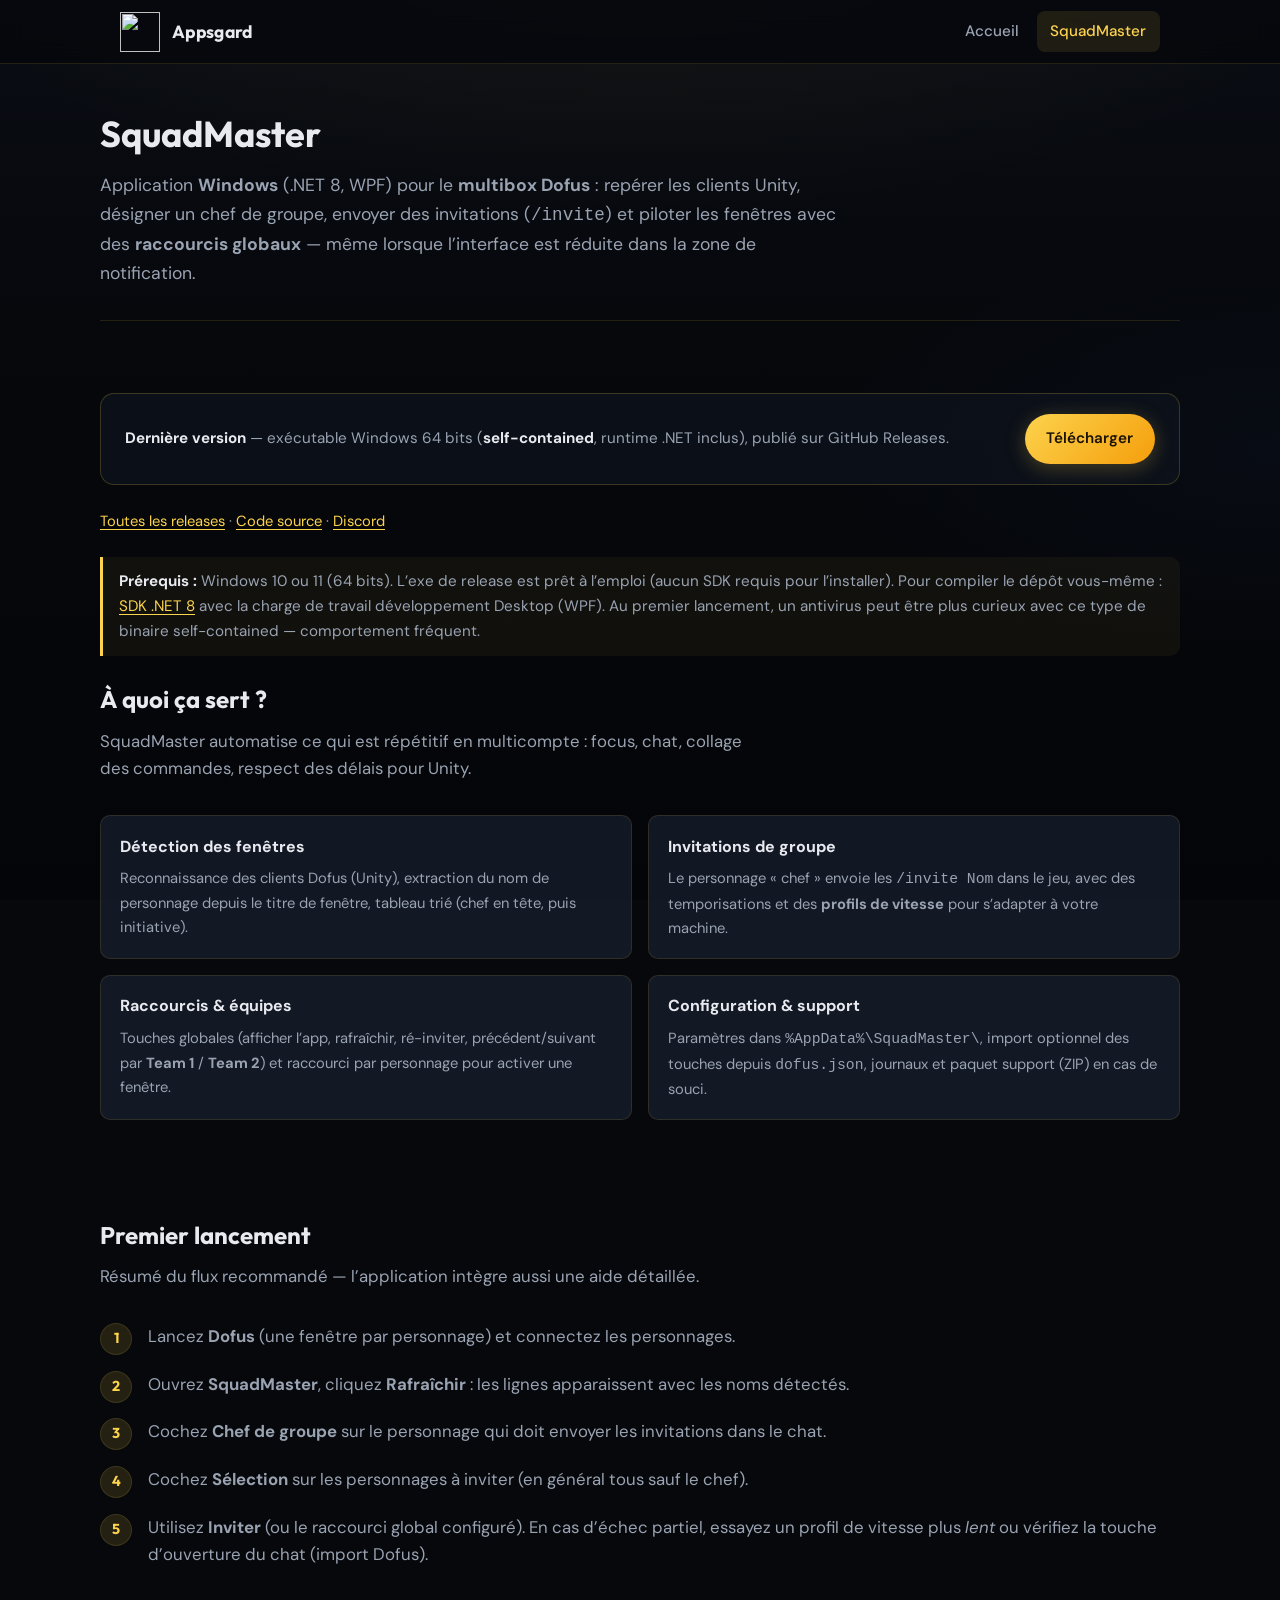
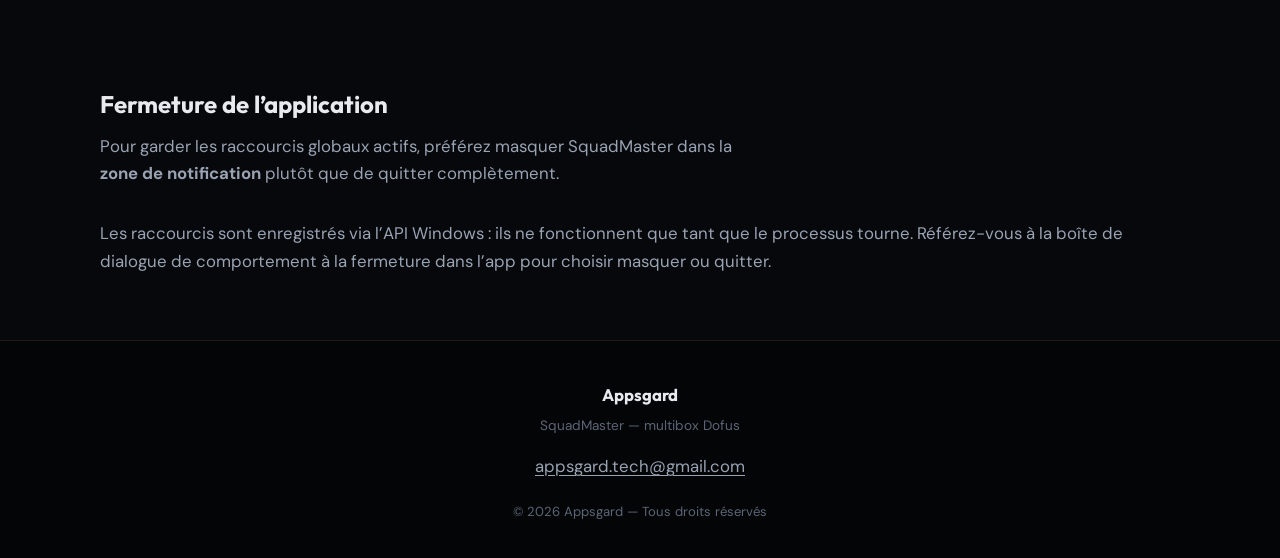
==== squadmaster.html @ 6b7404eb "Site: refonte vitrine, page SquadMaster et liens release GitHub." ====
<!DOCTYPE html>
<html lang="fr">
  <head>
    <meta charset="UTF-8" />
    <meta name="viewport" content="width=device-width, initial-scale=1.0" />
    <meta
      name="description"
      content="SquadMaster — application Windows pour le multibox Dofus : invitations, raccourcis, équipes. Téléchargez la dernière release."
    />
    <title>SquadMaster — Appsgard</title>
    <link rel="icon" type="image/png" href="Logo_v4.png" />
    <link rel="preconnect" href="https://fonts.googleapis.com" />
    <link rel="preconnect" href="https://fonts.gstatic.com" crossorigin />
    <link
      href="https://fonts.googleapis.com/css2?family=DM+Sans:ital,opsz,wght@0,9..40,400;0,9..40,500;0,9..40,600;0,9..40,700;1,9..40,400&family=Outfit:wght@600;700&display=swap"
      rel="stylesheet"
    />
    <link rel="stylesheet" href="css/styles.css" />
  </head>
  <body>
    <header class="site-header">
      <div class="site-header__inner">
        <a class="brand" href="index.html">
          <img src="Logo_v4.png" alt="" width="40" height="40" />
          Appsgard
        </a>
        <nav class="nav-links" aria-label="Navigation principale">
          <a href="index.html">Accueil</a>
          <a href="squadmaster.html" aria-current="page">SquadMaster</a>
        </nav>
      </div>
    </header>

    <main>
      <header class="page-hero wrap">
        <h1>SquadMaster</h1>
        <p class="lead">
          Application <strong>Windows</strong> (.NET 8, WPF) pour le <strong>multibox Dofus</strong>
          : repérer les clients Unity, désigner un chef de groupe, envoyer des invitations
          (<code>/invite</code>) et piloter les fenêtres avec des <strong>raccourcis globaux</strong>
          — même lorsque l’interface est réduite dans la zone de notification.
        </p>
      </header>

      <section class="section wrap">
        <div class="download-bar">
          <p>
            <strong>Dernière version</strong>
            <span id="release-tag"></span>
            — exécutable Windows 64 bits (<strong>self-contained</strong>, runtime .NET inclus),
            publié sur GitHub Releases.
          </p>
          <a
            id="btn-download"
            class="btn btn--primary"
            href="https://github.com/Leidvor/SquadMaster/releases/latest"
            rel="noopener noreferrer"
            target="_blank"
            >Télécharger</a
          >
        </div>
        <p class="prose meta-links">
          <a href="https://github.com/Leidvor/SquadMaster/releases" rel="noopener noreferrer" target="_blank"
            >Toutes les releases</a
          >
          ·
          <a href="https://github.com/Leidvor/SquadMaster" rel="noopener noreferrer" target="_blank"
            >Code source</a
          >
          ·
          <a href="https://discord.gg/9C4y6Tyuex" rel="noopener noreferrer" target="_blank">Discord</a>
        </p>

        <div class="callout">
          <strong>Prérequis :</strong> Windows 10 ou 11 (64 bits). L’exe de release est prêt à
          l’emploi (aucun SDK requis pour l’installer). Pour compiler le dépôt vous-même :
          <a href="https://dotnet.microsoft.com/download/dotnet/8.0" rel="noopener noreferrer" target="_blank"
            >SDK .NET 8</a
          >
          avec la charge de travail développement Desktop (WPF). Au premier lancement, un antivirus
          peut être plus curieux avec ce type de binaire self-contained — comportement fréquent.
        </div>

        <h2 class="section__title">À quoi ça sert ?</h2>
        <p class="section__subtitle">
          SquadMaster automatise ce qui est répétitif en multicompte : focus, chat, collage des
          commandes, respect des délais pour Unity.
        </p>
        <div class="feature-grid">
          <div class="feature">
            <h4>Détection des fenêtres</h4>
            <p>
              Reconnaissance des clients Dofus (Unity), extraction du nom de personnage depuis le
              titre de fenêtre, tableau trié (chef en tête, puis initiative).
            </p>
          </div>
          <div class="feature">
            <h4>Invitations de groupe</h4>
            <p>
              Le personnage « chef » envoie les <code>/invite Nom</code> dans le jeu, avec des
              temporisations et des <strong>profils de vitesse</strong> pour s’adapter à votre machine.
            </p>
          </div>
          <div class="feature">
            <h4>Raccourcis & équipes</h4>
            <p>
              Touches globales (afficher l’app, rafraîchir, ré-inviter, précédent/suivant par
              <strong>Team 1</strong> / <strong>Team 2</strong>) et raccourci par personnage pour
              activer une fenêtre.
            </p>
          </div>
          <div class="feature">
            <h4>Configuration & support</h4>
            <p>
              Paramètres dans <code>%AppData%\SquadMaster\</code>, import optionnel des touches depuis
              <code>dofus.json</code>, journaux et paquet support (ZIP) en cas de souci.
            </p>
          </div>
        </div>
      </section>

      <section class="section wrap">
        <h2 class="section__title">Premier lancement</h2>
        <p class="section__subtitle">
          Résumé du flux recommandé — l’application intègre aussi une aide détaillée.
        </p>
        <ol class="steps">
          <li>
            Lancez <strong>Dofus</strong> (une fenêtre par personnage) et connectez les personnages.
          </li>
          <li>
            Ouvrez <strong>SquadMaster</strong>, cliquez <strong>Rafraîchir</strong> : les lignes
            apparaissent avec les noms détectés.
          </li>
          <li>
            Cochez <strong>Chef de groupe</strong> sur le personnage qui doit envoyer les invitations
            dans le chat.
          </li>
          <li>
            Cochez <strong>Sélection</strong> sur les personnages à inviter (en général tous sauf le
            chef).
          </li>
          <li>
            Utilisez <strong>Inviter</strong> (ou le raccourci global configuré). En cas d’échec
            partiel, essayez un profil de vitesse plus <em>lent</em> ou vérifiez la touche d’ouverture
            du chat (import Dofus).
          </li>
        </ol>
      </section>

      <section class="section wrap">
        <h2 class="section__title">Fermeture de l’application</h2>
        <p class="section__subtitle">
          Pour garder les raccourcis globaux actifs, préférez masquer SquadMaster dans la
          <strong>zone de notification</strong> plutôt que de quitter complètement.
        </p>
        <p class="prose">
          Les raccourcis sont enregistrés via l’API Windows : ils ne fonctionnent que tant que le
          processus tourne. Référez-vous à la boîte de dialogue de comportement à la fermeture dans
          l’app pour choisir masquer ou quitter.
        </p>
      </section>
    </main>

    <footer class="site-footer">
      <div class="site-footer__brand">Appsgard</div>
      <div class="site-footer__tag">SquadMaster — multibox Dofus</div>
      <a href="mailto:appsgard.tech@gmail.com">appsgard.tech@gmail.com</a>
      <div class="site-footer__copy">© 2026 Appsgard — Tous droits réservés</div>
    </footer>

    <script>
      (function () {
        var btn = document.getElementById("btn-download");
        var tagEl = document.getElementById("release-tag");
        var api = "https://api.github.com/repos/Leidvor/SquadMaster/releases/latest";
        fetch(api)
          .then(function (r) {
            return r.ok ? r.json() : null;
          })
          .then(function (data) {
            if (!data) return;
            if (data.tag_name) tagEl.textContent = "(" + data.tag_name + ")";
            var assets = data.assets || [];
            var pick =
              assets.find(function (a) {
                return /\.(exe|zip)$/i.test(a.name) && /win|windows|x64|portable/i.test(a.name);
              }) || assets.find(function (a) {
                return /\.(exe|zip)$/i.test(a.name);
              });
            if (pick && pick.browser_download_url) {
              btn.href = pick.browser_download_url;
              btn.textContent = "Télécharger " + pick.name;
            }
          })
          .catch(function () {});
      })();
    </script>
  </body>
</html>
---- css/styles.css ----
/* Appsgard — styles partagés */
:root {
  --bg-deep: #06080c;
  --bg-card: rgba(15, 20, 30, 0.72);
  --bg-elevated: rgba(22, 28, 42, 0.85);
  --border: rgba(252, 211, 77, 0.12);
  --accent: #fcd34d;
  --accent-dim: #d4a84a;
  --text: #e8eaef;
  --text-muted: #9aa3b2;
  --text-faint: #5c6575;
  --radius: 14px;
  --radius-sm: 10px;
  --font-sans: "DM Sans", system-ui, sans-serif;
  --font-display: "Outfit", var(--font-sans);
  --shadow: 0 24px 48px rgba(0, 0, 0, 0.45);
  --max: 1080px;
  --nav-h: 64px;
}

*,
*::before,
*::after {
  box-sizing: border-box;
}

html {
  scroll-behavior: smooth;
}

body {
  margin: 0;
  min-height: 100vh;
  font-family: var(--font-sans);
  font-size: 1.05rem;
  line-height: 1.65;
  color: var(--text);
  background: var(--bg-deep);
  display: flex;
  flex-direction: column;
}

/* Fond subtil */
body::before {
  content: "";
  position: fixed;
  inset: 0;
  pointer-events: none;
  z-index: -1;
  background:
    radial-gradient(ellipse 120% 80% at 50% -20%, rgba(252, 211, 77, 0.08), transparent 55%),
    radial-gradient(ellipse 80% 50% at 100% 50%, rgba(59, 130, 246, 0.04), transparent 45%),
    linear-gradient(180deg, #0a0d14 0%, var(--bg-deep) 35%, #040508 100%);
}

a {
  color: var(--accent);
  text-decoration-thickness: 1px;
  text-underline-offset: 3px;
}

a:hover {
  color: #fde68a;
}

.site-header {
  position: sticky;
  top: 0;
  z-index: 50;
  height: var(--nav-h);
  border-bottom: 1px solid var(--border);
  background: rgba(6, 8, 12, 0.85);
  backdrop-filter: blur(12px);
}

.site-header__inner {
  max-width: var(--max);
  margin: 0 auto;
  padding: 0 1.25rem;
  height: 100%;
  display: flex;
  align-items: center;
  justify-content: space-between;
  gap: 1rem;
}

.brand {
  display: flex;
  align-items: center;
  gap: 0.75rem;
  color: var(--text);
  text-decoration: none;
  font-family: var(--font-display);
  font-weight: 700;
  font-size: 1.1rem;
  letter-spacing: 0.02em;
}

.brand:hover {
  color: var(--accent);
}

.brand img {
  width: 40px;
  height: 40px;
  object-fit: contain;
}

.nav-links {
  display: flex;
  align-items: center;
  gap: 0.25rem;
}

.nav-links a {
  color: var(--text-muted);
  text-decoration: none;
  padding: 0.5rem 0.85rem;
  border-radius: 8px;
  font-size: 0.95rem;
  font-weight: 500;
  transition: color 0.2s, background 0.2s;
}

.nav-links a:hover {
  color: var(--text);
  background: rgba(252, 211, 77, 0.06);
}

.nav-links a[aria-current="page"] {
  color: var(--accent);
  background: rgba(252, 211, 77, 0.1);
}

main {
  flex: 1;
}

.wrap {
  max-width: var(--max);
  margin: 0 auto;
  padding: 0 1.25rem;
}

.hero {
  padding: 3rem 0 3.5rem;
}

@media (min-width: 768px) {
  .hero {
    padding: 4rem 0 4.5rem;
  }
}

.hero__grid {
  display: grid;
  gap: 2.5rem;
  align-items: center;
}

@media (min-width: 900px) {
  .hero__grid {
    grid-template-columns: 1fr 1fr;
    gap: 3rem;
  }
}

.hero__badge {
  display: inline-block;
  font-size: 0.75rem;
  font-weight: 600;
  text-transform: uppercase;
  letter-spacing: 0.12em;
  color: var(--accent-dim);
  border: 1px solid var(--border);
  padding: 0.35rem 0.75rem;
  border-radius: 999px;
  margin-bottom: 1rem;
}

.hero h1 {
  font-family: var(--font-display);
  font-size: clamp(2rem, 5vw, 2.85rem);
  font-weight: 700;
  line-height: 1.15;
  letter-spacing: -0.02em;
  margin: 0 0 1rem;
  color: var(--text);
}

.hero h1 span {
  color: var(--accent);
}

.hero__lead {
  font-size: 1.15rem;
  color: var(--text-muted);
  margin: 0 0 1.75rem;
  max-width: 36ch;
}

.hero__actions {
  display: flex;
  flex-wrap: wrap;
  gap: 0.75rem;
}

.btn {
  display: inline-flex;
  align-items: center;
  justify-content: center;
  gap: 0.5rem;
  padding: 0.75rem 1.35rem;
  font-family: inherit;
  font-size: 0.95rem;
  font-weight: 600;
  border-radius: 999px;
  border: none;
  cursor: pointer;
  text-decoration: none;
  transition: transform 0.15s, box-shadow 0.2s, background 0.2s;
}

.btn:active {
  transform: scale(0.98);
}

.btn--primary {
  background: linear-gradient(135deg, #fcd34d 0%, #f59e0b 100%);
  color: #1a1204;
  box-shadow: 0 4px 20px rgba(252, 211, 77, 0.25);
}

.btn--primary:hover {
  box-shadow: 0 8px 28px rgba(252, 211, 77, 0.35);
  color: #1a1204;
}

.btn--ghost {
  background: transparent;
  color: var(--accent);
  border: 1px solid rgba(252, 211, 77, 0.45);
}

.btn--ghost:hover {
  background: rgba(252, 211, 77, 0.08);
  color: #fde68a;
}

.hero__visual {
  display: flex;
  justify-content: center;
}

.hero__logo-card {
  background: var(--bg-card);
  border: 1px solid var(--border);
  border-radius: var(--radius);
  padding: 2rem 2.5rem;
  box-shadow: var(--shadow);
}

.hero__logo-card img {
  width: min(200px, 50vw);
  height: auto;
  display: block;
}

.section {
  padding: 3rem 0;
}

.section--tight {
  padding-top: 0;
}

.section__title {
  font-family: var(--font-display);
  font-size: 1.5rem;
  font-weight: 700;
  margin: 0 0 0.5rem;
  color: var(--text);
}

.section__subtitle {
  margin: 0 0 2rem;
  color: var(--text-muted);
  max-width: 55ch;
}

.prose {
  color: var(--text-muted);
}

.prose p {
  margin: 0 0 1.25rem;
}

.prose strong {
  color: var(--text);
}

.cards {
  display: grid;
  gap: 1.25rem;
}

@media (min-width: 640px) {
  .cards--2 {
    grid-template-columns: repeat(2, 1fr);
  }
}

.card {
  background: var(--bg-card);
  border: 1px solid var(--border);
  border-radius: var(--radius);
  padding: 1.5rem 1.5rem 1.35rem;
  transition: border-color 0.2s, box-shadow 0.2s;
}

.card:hover {
  border-color: rgba(252, 211, 77, 0.22);
  box-shadow: 0 12px 40px rgba(0, 0, 0, 0.25);
}

.card__tag {
  font-size: 0.7rem;
  font-weight: 700;
  text-transform: uppercase;
  letter-spacing: 0.1em;
  color: var(--accent-dim);
  margin-bottom: 0.5rem;
}

.card h3 {
  font-family: var(--font-display);
  font-size: 1.2rem;
  margin: 0 0 0.65rem;
  color: var(--text);
}

.card p {
  margin: 0 0 1rem;
  font-size: 0.98rem;
  color: var(--text-muted);
}

.card__link {
  font-weight: 600;
  font-size: 0.95rem;
  text-decoration: none;
  color: var(--accent);
}

.card__link:hover {
  color: #fde68a;
}

.banner-full {
  width: 100%;
  display: block;
  height: auto;
  margin-top: 2rem;
  border-radius: var(--radius);
  border: 1px solid var(--border);
}

/* Page SquadMaster */
.page-hero {
  padding: 2.5rem 0 2rem;
  border-bottom: 1px solid var(--border);
}

.page-hero h1 {
  font-family: var(--font-display);
  font-size: clamp(1.75rem, 4vw, 2.25rem);
  margin: 0 0 0.5rem;
}

.page-hero .lead {
  margin: 0;
  color: var(--text-muted);
  font-size: 1.1rem;
  max-width: 62ch;
}

.steps {
  counter-reset: step;
  list-style: none;
  padding: 0;
  margin: 0;
}

.steps li {
  position: relative;
  padding-left: 3rem;
  margin-bottom: 1.25rem;
  color: var(--text-muted);
}

.steps li::before {
  counter-increment: step;
  content: counter(step);
  position: absolute;
  left: 0;
  top: 0;
  width: 2rem;
  height: 2rem;
  border-radius: 50%;
  background: rgba(252, 211, 77, 0.12);
  border: 1px solid var(--border);
  color: var(--accent);
  font-family: var(--font-display);
  font-weight: 700;
  font-size: 0.9rem;
  display: flex;
  align-items: center;
  justify-content: center;
}

.feature-grid {
  display: grid;
  gap: 1rem;
}

@media (min-width: 700px) {
  .feature-grid {
    grid-template-columns: repeat(2, 1fr);
  }
}

.feature {
  background: var(--bg-elevated);
  border: 1px solid var(--border);
  border-radius: var(--radius-sm);
  padding: 1.1rem 1.2rem;
}

.feature h4 {
  margin: 0 0 0.4rem;
  font-size: 1rem;
  color: var(--text);
}

.feature p {
  margin: 0;
  font-size: 0.92rem;
  color: var(--text-muted);
}

.download-bar {
  display: flex;
  flex-wrap: wrap;
  gap: 0.75rem;
  align-items: center;
  padding: 1.25rem 1.5rem;
  background: var(--bg-card);
  border: 1px solid rgba(252, 211, 77, 0.2);
  border-radius: var(--radius);
  margin: 1.5rem 0 2rem;
}

.download-bar p {
  margin: 0;
  flex: 1 1 200px;
  font-size: 0.95rem;
  color: var(--text-muted);
}

.download-bar strong {
  color: var(--text);
}

#release-tag {
  color: var(--text-muted);
  font-weight: 500;
}

.callout {
  border-left: 3px solid var(--accent);
  padding: 0.75rem 1rem;
  margin: 1.5rem 0;
  background: rgba(252, 211, 77, 0.05);
  border-radius: 0 var(--radius-sm) var(--radius-sm) 0;
  font-size: 0.95rem;
  color: var(--text-muted);
}

.callout strong {
  color: var(--text);
}

.meta-links {
  margin-top: -0.5rem;
  font-size: 0.92rem;
}

.site-footer {
  margin-top: auto;
  padding: 2.5rem 1.25rem;
  border-top: 1px solid var(--border);
  background: rgba(0, 0, 0, 0.35);
  text-align: center;
}

.site-footer__brand {
  font-family: var(--font-display);
  font-weight: 700;
  color: var(--text);
  margin-bottom: 0.35rem;
}

.site-footer__tag {
  font-size: 0.85rem;
  color: var(--text-faint);
  margin-bottom: 1rem;
}

.site-footer a {
  color: var(--text-muted);
}

.site-footer__copy {
  margin-top: 1.25rem;
  font-size: 0.82rem;
  color: var(--text-faint);
}
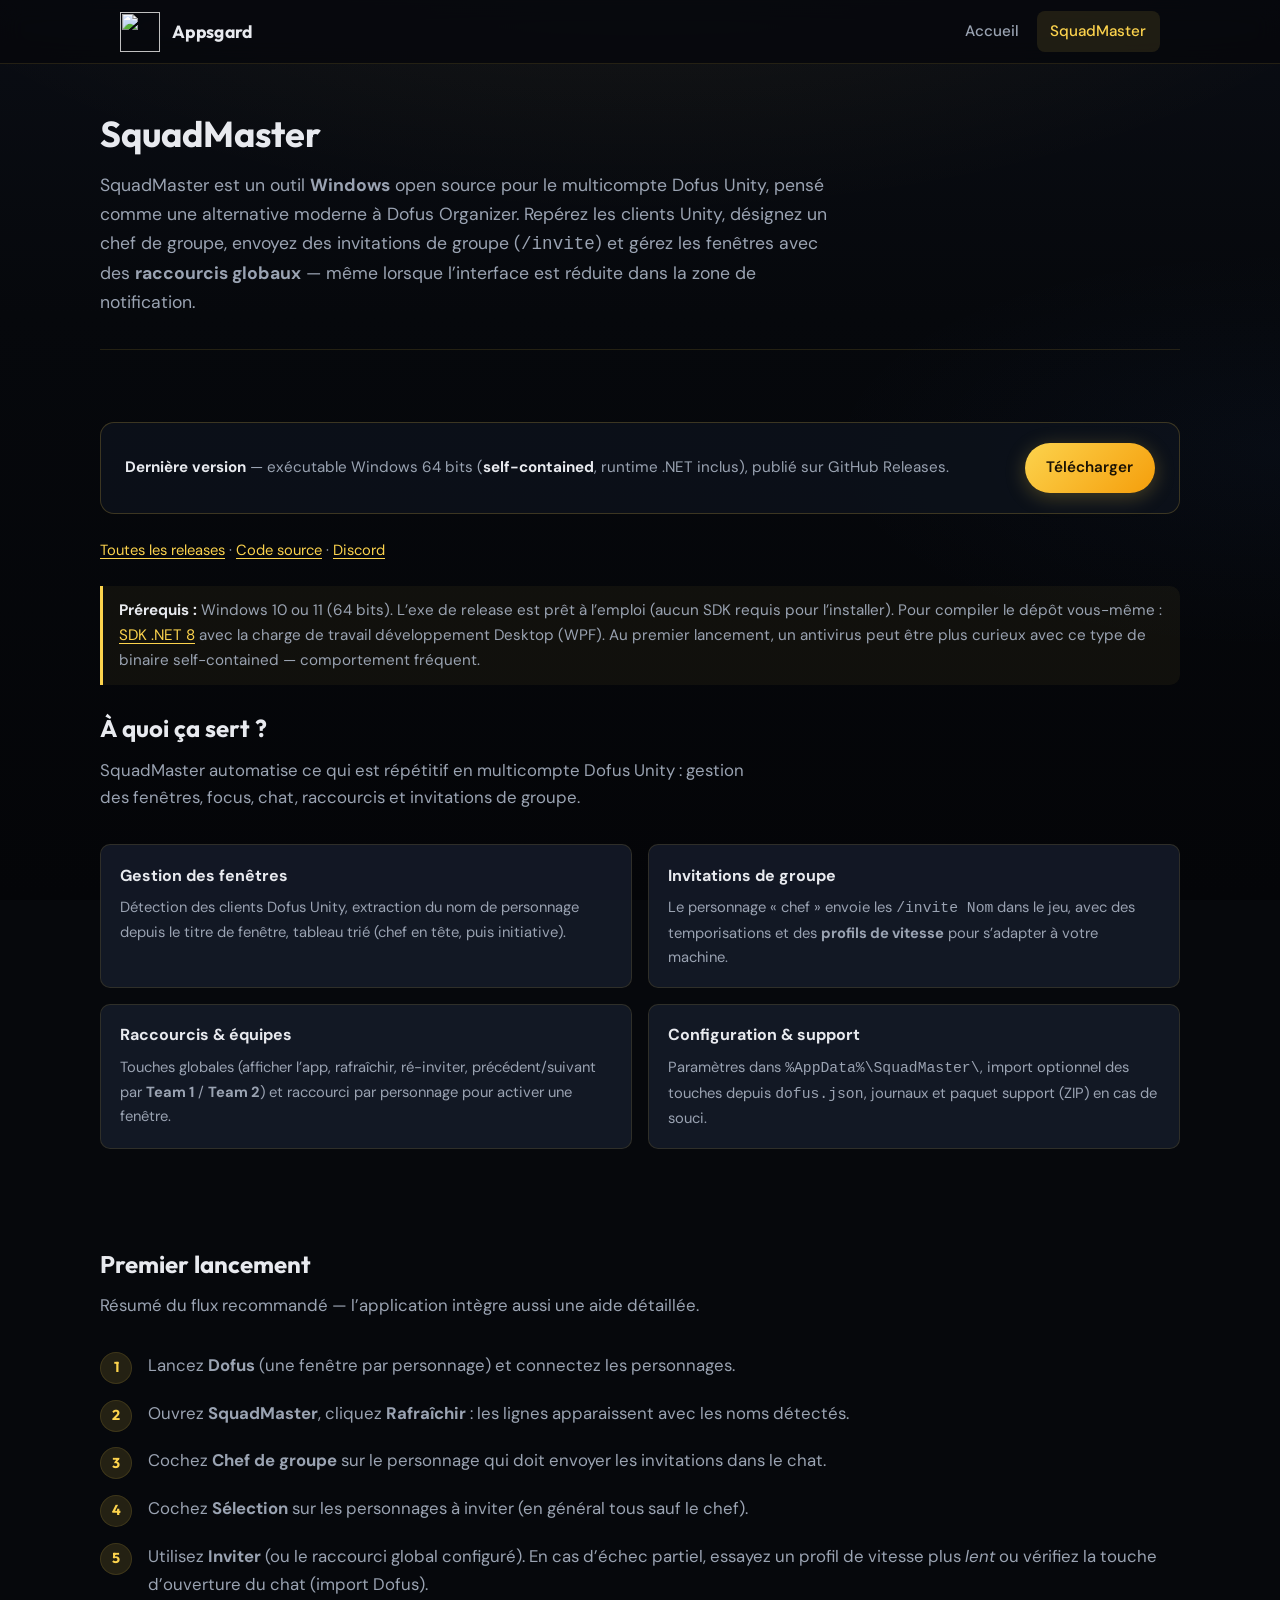
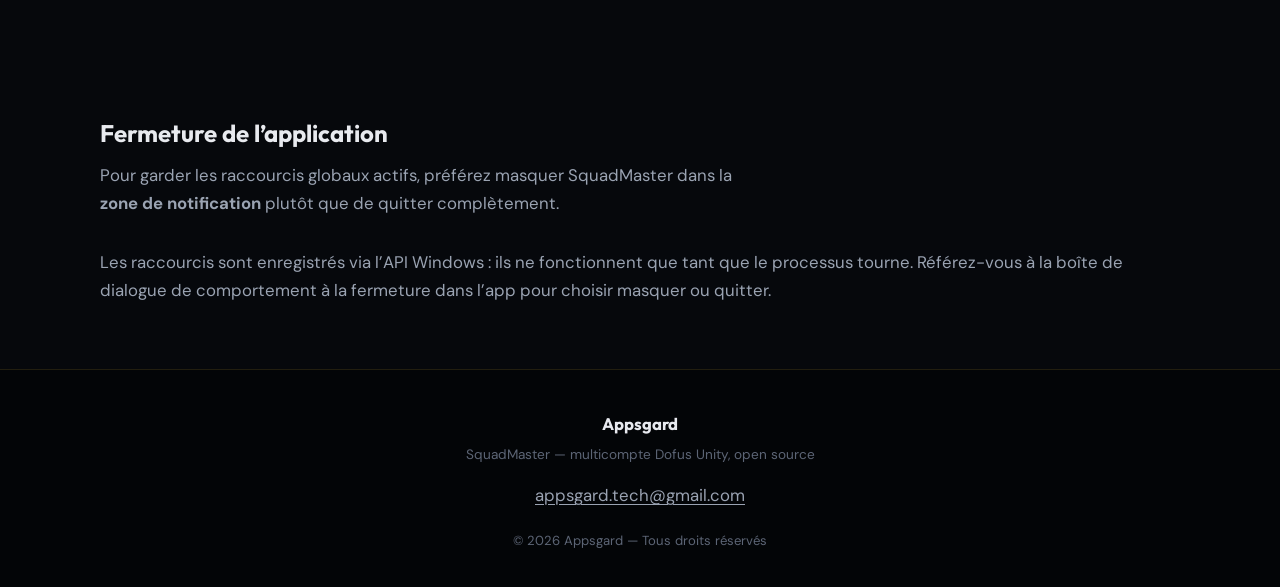
==== commit 758acc88: "seo(squadmaster): clarifier le positionnement multicompte Dofus Unity Améliore title, meta descripti" ====
--- a/squadmaster.html
+++ b/squadmaster.html
@@ -5,9 +5,32 @@
     <meta name="viewport" content="width=device-width, initial-scale=1.0" />
     <meta
       name="description"
-      content="SquadMaster — application Windows pour le multibox Dofus : invitations, raccourcis, équipes. Téléchargez la dernière release."
-    />
-    <title>SquadMaster — Appsgard</title>
+      content="SquadMaster est un outil Windows open source pour le multicompte Dofus Unity : gestion des fenêtres, raccourcis globaux, personnages et invitations de groupe. Alternative moderne à Dofus Organizer."
+    />
+    <title>SquadMaster - Outil multicompte Dofus Unity open source</title>
+    <link rel="canonical" href="https://appsgard.com/squadmaster" />
+    <meta property="og:type" content="website" />
+    <meta
+      property="og:title"
+      content="SquadMaster - Outil multicompte Dofus Unity open source"
+    />
+    <meta
+      property="og:description"
+      content="SquadMaster est un outil Windows open source pour le multicompte Dofus Unity : gestion des fenêtres, raccourcis globaux, personnages et invitations de groupe. Alternative moderne à Dofus Organizer."
+    />
+    <meta property="og:url" content="https://appsgard.com/squadmaster" />
+    <meta property="og:image" content="https://appsgard.com/Logo_v4.png" />
+    <meta property="og:locale" content="fr_FR" />
+    <meta name="twitter:card" content="summary_large_image" />
+    <meta
+      name="twitter:title"
+      content="SquadMaster - Outil multicompte Dofus Unity open source"
+    />
+    <meta
+      name="twitter:description"
+      content="SquadMaster est un outil Windows open source pour le multicompte Dofus Unity : gestion des fenêtres, raccourcis globaux, personnages et invitations de groupe. Alternative moderne à Dofus Organizer."
+    />
+    <meta name="twitter:image" content="https://appsgard.com/Logo_v4.png" />
     <link rel="icon" type="image/png" href="Logo_v4.png" />
     <link rel="preconnect" href="https://fonts.googleapis.com" />
     <link rel="preconnect" href="https://fonts.gstatic.com" crossorigin />
@@ -35,10 +58,11 @@
       <header class="page-hero wrap">
         <h1>SquadMaster</h1>
         <p class="lead">
-          Application <strong>Windows</strong> (.NET 8, WPF) pour le <strong>multibox Dofus</strong>
-          : repérer les clients Unity, désigner un chef de groupe, envoyer des invitations
-          (<code>/invite</code>) et piloter les fenêtres avec des <strong>raccourcis globaux</strong>
-          — même lorsque l’interface est réduite dans la zone de notification.
+          SquadMaster est un outil <strong>Windows</strong> open source pour le multicompte Dofus
+          Unity, pensé comme une alternative moderne à Dofus Organizer. Repérez les clients Unity,
+          désignez un chef de groupe, envoyez des invitations de groupe (<code>/invite</code>) et
+          gérez les fenêtres avec des <strong>raccourcis globaux</strong> — même lorsque l’interface
+          est réduite dans la zone de notification.
         </p>
       </header>
 
@@ -83,15 +107,15 @@
 
         <h2 class="section__title">À quoi ça sert ?</h2>
         <p class="section__subtitle">
-          SquadMaster automatise ce qui est répétitif en multicompte : focus, chat, collage des
-          commandes, respect des délais pour Unity.
+          SquadMaster automatise ce qui est répétitif en multicompte Dofus Unity : gestion des
+          fenêtres, focus, chat, raccourcis et invitations de groupe.
         </p>
         <div class="feature-grid">
           <div class="feature">
-            <h4>Détection des fenêtres</h4>
-            <p>
-              Reconnaissance des clients Dofus (Unity), extraction du nom de personnage depuis le
-              titre de fenêtre, tableau trié (chef en tête, puis initiative).
+            <h4>Gestion des fenêtres</h4>
+            <p>
+              Détection des clients Dofus Unity, extraction du nom de personnage depuis le titre de
+              fenêtre, tableau trié (chef en tête, puis initiative).
             </p>
           </div>
           <div class="feature">
@@ -164,7 +188,7 @@
 
     <footer class="site-footer">
       <div class="site-footer__brand">Appsgard</div>
-      <div class="site-footer__tag">SquadMaster — multibox Dofus</div>
+      <div class="site-footer__tag">SquadMaster — multicompte Dofus Unity, open source</div>
       <a href="mailto:appsgard.tech@gmail.com">appsgard.tech@gmail.com</a>
       <div class="site-footer__copy">© 2026 Appsgard — Tous droits réservés</div>
     </footer>
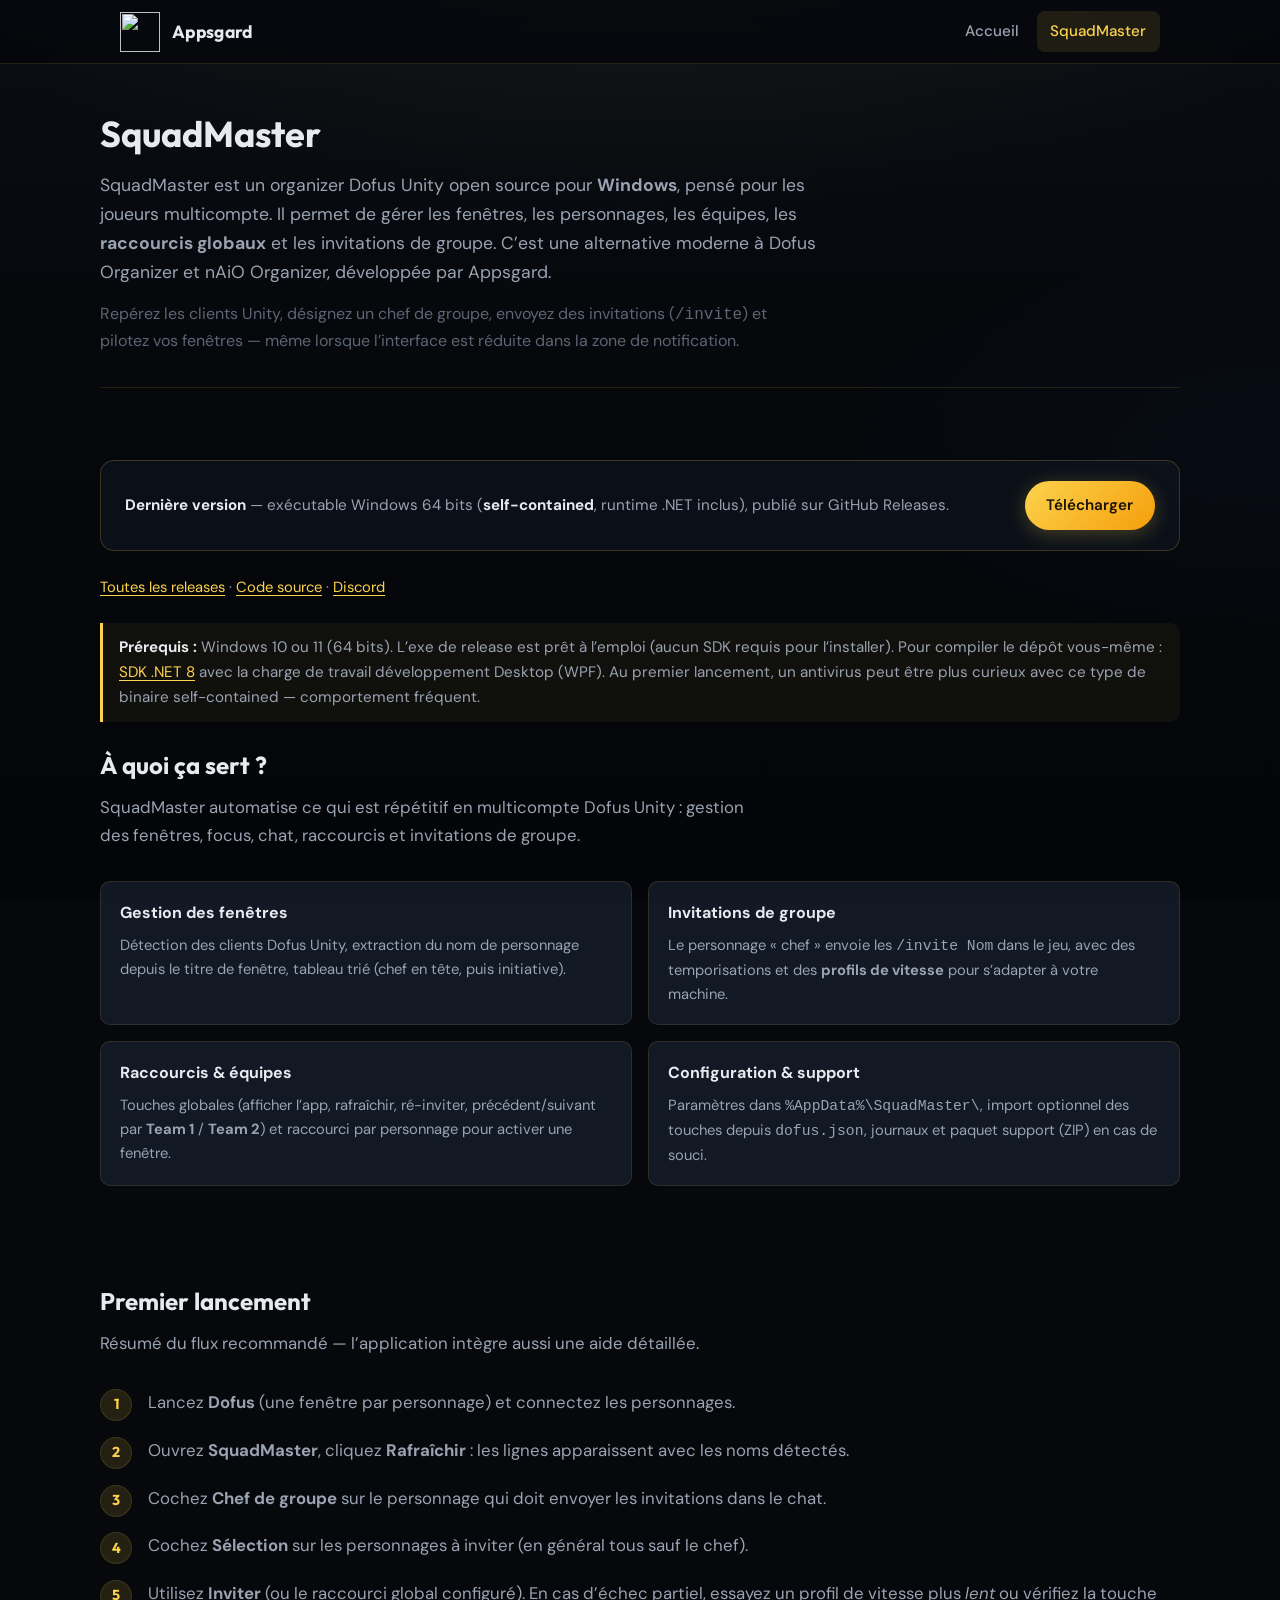
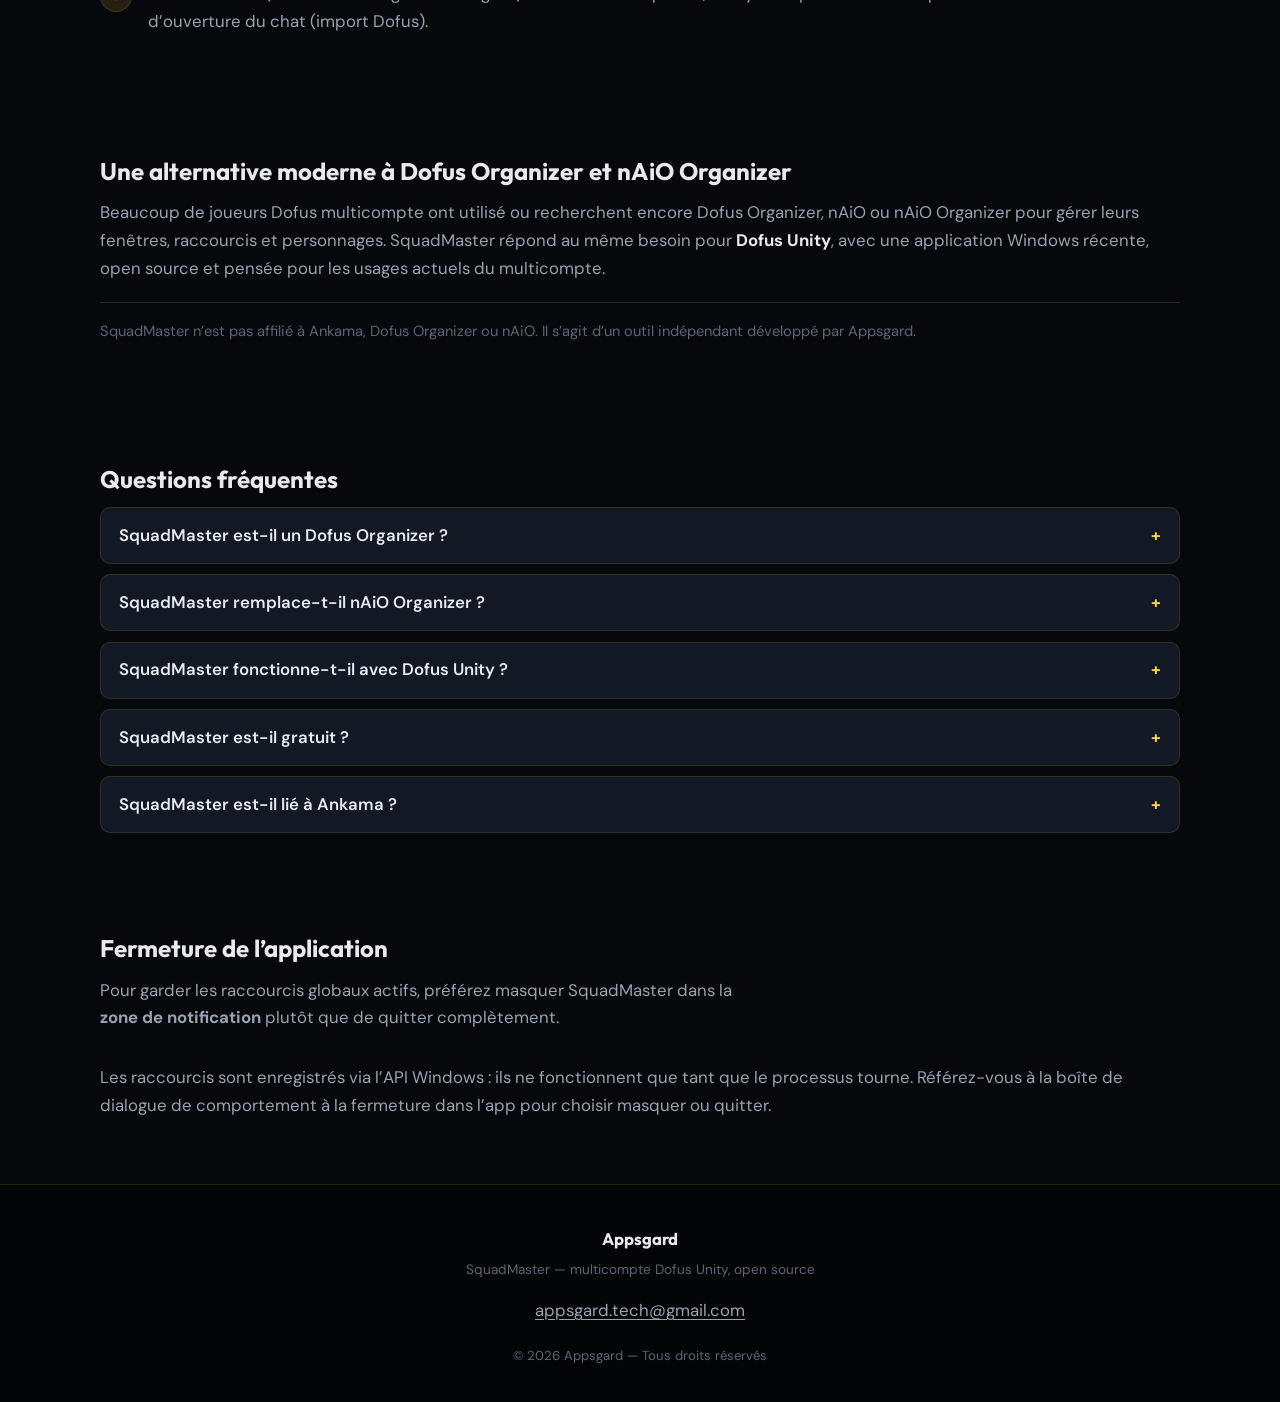
==== commit 4c7b42c8: "Improve SquadMaster SEO for Dofus organizer queries" ====
--- a/squadmaster.html
+++ b/squadmaster.html
@@ -5,18 +5,18 @@
     <meta name="viewport" content="width=device-width, initial-scale=1.0" />
     <meta
       name="description"
-      content="SquadMaster est un outil Windows open source pour le multicompte Dofus Unity : gestion des fenêtres, raccourcis globaux, personnages et invitations de groupe. Alternative moderne à Dofus Organizer."
-    />
-    <title>SquadMaster - Outil multicompte Dofus Unity open source</title>
+      content="SquadMaster est un organizer Dofus Unity open source pour Windows : gestion des fenêtres, raccourcis globaux, équipes, personnages et invitations de groupe. Une alternative moderne à Dofus Organizer et nAiO Organizer."
+    />
+    <title>SquadMaster - Organizer Dofus Unity et outil multicompte | Appsgard</title>
     <link rel="canonical" href="https://appsgard.com/squadmaster" />
     <meta property="og:type" content="website" />
     <meta
       property="og:title"
-      content="SquadMaster - Outil multicompte Dofus Unity open source"
+      content="SquadMaster - Organizer Dofus Unity et outil multicompte | Appsgard"
     />
     <meta
       property="og:description"
-      content="SquadMaster est un outil Windows open source pour le multicompte Dofus Unity : gestion des fenêtres, raccourcis globaux, personnages et invitations de groupe. Alternative moderne à Dofus Organizer."
+      content="SquadMaster est un organizer Dofus Unity open source pour Windows : gestion des fenêtres, raccourcis globaux, équipes, personnages et invitations de groupe. Une alternative moderne à Dofus Organizer et nAiO Organizer."
     />
     <meta property="og:url" content="https://appsgard.com/squadmaster" />
     <meta property="og:image" content="https://appsgard.com/Logo_v4.png" />
@@ -24,11 +24,11 @@
     <meta name="twitter:card" content="summary_large_image" />
     <meta
       name="twitter:title"
-      content="SquadMaster - Outil multicompte Dofus Unity open source"
+      content="SquadMaster - Organizer Dofus Unity et outil multicompte | Appsgard"
     />
     <meta
       name="twitter:description"
-      content="SquadMaster est un outil Windows open source pour le multicompte Dofus Unity : gestion des fenêtres, raccourcis globaux, personnages et invitations de groupe. Alternative moderne à Dofus Organizer."
+      content="SquadMaster est un organizer Dofus Unity open source pour Windows : gestion des fenêtres, raccourcis globaux, équipes, personnages et invitations de groupe. Une alternative moderne à Dofus Organizer et nAiO Organizer."
     />
     <meta name="twitter:image" content="https://appsgard.com/Logo_v4.png" />
     <link rel="icon" type="image/png" href="Logo_v4.png" />
@@ -39,6 +39,38 @@
       rel="stylesheet"
     />
     <link rel="stylesheet" href="css/styles.css" />
+    <script type="application/ld+json">
+      {
+        "@context": "https://schema.org",
+        "@type": "SoftwareApplication",
+        "name": "SquadMaster",
+        "alternateName": [
+          "Squad Master",
+          "SquadMasters",
+          "Organizer Dofus",
+          "Dofus Organizer alternative",
+          "nAiO Organizer alternative"
+        ],
+        "description": "SquadMaster est un organizer Dofus Unity open source pour Windows, pensé pour le multicompte : gestion des fenêtres, raccourcis globaux, personnages, équipes et invitations de groupe.",
+        "applicationCategory": "GameApplication",
+        "operatingSystem": "Windows 10, Windows 11",
+        "isAccessibleForFree": true,
+        "author": {
+          "@type": "Organization",
+          "name": "Appsgard",
+          "url": "https://appsgard.com"
+        },
+        "publisher": {
+          "@type": "Organization",
+          "name": "Appsgard",
+          "url": "https://appsgard.com"
+        },
+        "url": "https://appsgard.com/squadmaster",
+        "downloadUrl": "https://github.com/Leidvor/SquadMaster/releases",
+        "programmingLanguage": "Visual Basic .NET",
+        "runtimePlatform": ".NET 8"
+      }
+    </script>
   </head>
   <body>
     <header class="site-header">
@@ -58,11 +90,15 @@
       <header class="page-hero wrap">
         <h1>SquadMaster</h1>
         <p class="lead">
-          SquadMaster est un outil <strong>Windows</strong> open source pour le multicompte Dofus
-          Unity, pensé comme une alternative moderne à Dofus Organizer. Repérez les clients Unity,
-          désignez un chef de groupe, envoyez des invitations de groupe (<code>/invite</code>) et
-          gérez les fenêtres avec des <strong>raccourcis globaux</strong> — même lorsque l’interface
-          est réduite dans la zone de notification.
+          SquadMaster est un organizer Dofus Unity open source pour <strong>Windows</strong>, pensé
+          pour les joueurs multicompte. Il permet de gérer les fenêtres, les personnages, les équipes,
+          les <strong>raccourcis globaux</strong> et les invitations de groupe. C’est une alternative
+          moderne à Dofus Organizer et nAiO Organizer, développée par Appsgard.
+        </p>
+        <p class="lead lead--secondary">
+          Repérez les clients Unity, désignez un chef de groupe, envoyez des invitations
+          (<code>/invite</code>) et pilotez vos fenêtres — même lorsque l’interface est réduite dans
+          la zone de notification.
         </p>
       </header>
 
@@ -170,6 +206,65 @@
             du chat (import Dofus).
           </li>
         </ol>
+      </section>
+
+      <section class="section wrap">
+        <h2 class="section__title">Une alternative moderne à Dofus Organizer et nAiO Organizer</h2>
+        <div class="prose">
+          <p>
+            Beaucoup de joueurs Dofus multicompte ont utilisé ou recherchent encore Dofus Organizer,
+            nAiO ou nAiO Organizer pour gérer leurs fenêtres, raccourcis et personnages.
+            SquadMaster répond au même besoin pour <strong>Dofus Unity</strong>, avec une application
+            Windows récente, open source et pensée pour les usages actuels du multicompte.
+          </p>
+          <p class="disclaimer">
+            SquadMaster n’est pas affilié à Ankama, Dofus Organizer ou nAiO. Il s’agit d’un outil
+            indépendant développé par Appsgard.
+          </p>
+        </div>
+      </section>
+
+      <section class="section wrap" aria-labelledby="faq-title">
+        <h2 class="section__title" id="faq-title">Questions fréquentes</h2>
+        <div class="faq">
+          <details class="faq__item">
+            <summary>SquadMaster est-il un Dofus Organizer ?</summary>
+            <p>
+              Non. SquadMaster est un outil indépendant pour Dofus Unity. Il aide à gérer les
+              fenêtres, les raccourcis, les personnages, les équipes et les invitations en
+              multicompte — une alternative moderne, pas un remplaçant officiel de Dofus Organizer.
+            </p>
+          </details>
+          <details class="faq__item">
+            <summary>SquadMaster remplace-t-il nAiO Organizer ?</summary>
+            <p>
+              SquadMaster peut répondre aux mêmes usages courants (fenêtres, raccourcis, personnages,
+              équipes) sur Dofus Unity. C’est une alternative récente et open source, sans lien avec
+              nAiO ou nAiO Organizer.
+            </p>
+          </details>
+          <details class="faq__item">
+            <summary>SquadMaster fonctionne-t-il avec Dofus Unity ?</summary>
+            <p>
+              Oui. SquadMaster détecte les clients Dofus Unity ouverts sur Windows et s’appuie sur le
+              titre des fenêtres pour identifier les personnages connectés.
+            </p>
+          </details>
+          <details class="faq__item">
+            <summary>SquadMaster est-il gratuit ?</summary>
+            <p>
+              Oui. SquadMaster est open source et gratuit. Le code source et les releases sont
+              disponibles sur GitHub.
+            </p>
+          </details>
+          <details class="faq__item">
+            <summary>SquadMaster est-il lié à Ankama ?</summary>
+            <p>
+              Non. SquadMaster n’est pas affilié à Ankama. C’est un outil indépendant développé par
+              Appsgard pour faciliter le multicompte sur Dofus Unity.
+            </p>
+          </details>
+        </div>
       </section>
 
       <section class="section wrap">
--- a/css/styles.css
+++ b/css/styles.css
@@ -385,6 +385,61 @@
   max-width: 62ch;
 }
 
+.page-hero .lead--secondary {
+  margin-top: 0.85rem;
+  font-size: 1rem;
+  color: var(--text-faint);
+}
+
+.prose .disclaimer {
+  margin-top: 1rem;
+  padding-top: 1rem;
+  border-top: 1px solid var(--border);
+  font-size: 0.92rem;
+  color: var(--text-faint);
+}
+
+.faq {
+  display: grid;
+  gap: 0.65rem;
+}
+
+.faq__item {
+  background: var(--bg-elevated);
+  border: 1px solid var(--border);
+  border-radius: var(--radius-sm);
+  padding: 0.85rem 1.1rem;
+}
+
+.faq__item summary {
+  cursor: pointer;
+  font-weight: 600;
+  color: var(--text);
+  list-style: none;
+}
+
+.faq__item summary::-webkit-details-marker {
+  display: none;
+}
+
+.faq__item summary::after {
+  content: "+";
+  float: right;
+  color: var(--accent);
+  font-weight: 700;
+}
+
+.faq__item[open] summary::after {
+  content: "−";
+}
+
+.faq__item p {
+  margin: 0.75rem 0 0;
+  font-size: 0.95rem;
+  color: var(--text-muted);
+  line-height: 1.55;
+}
+
 .steps {
   counter-reset: step;
   list-style: none;
